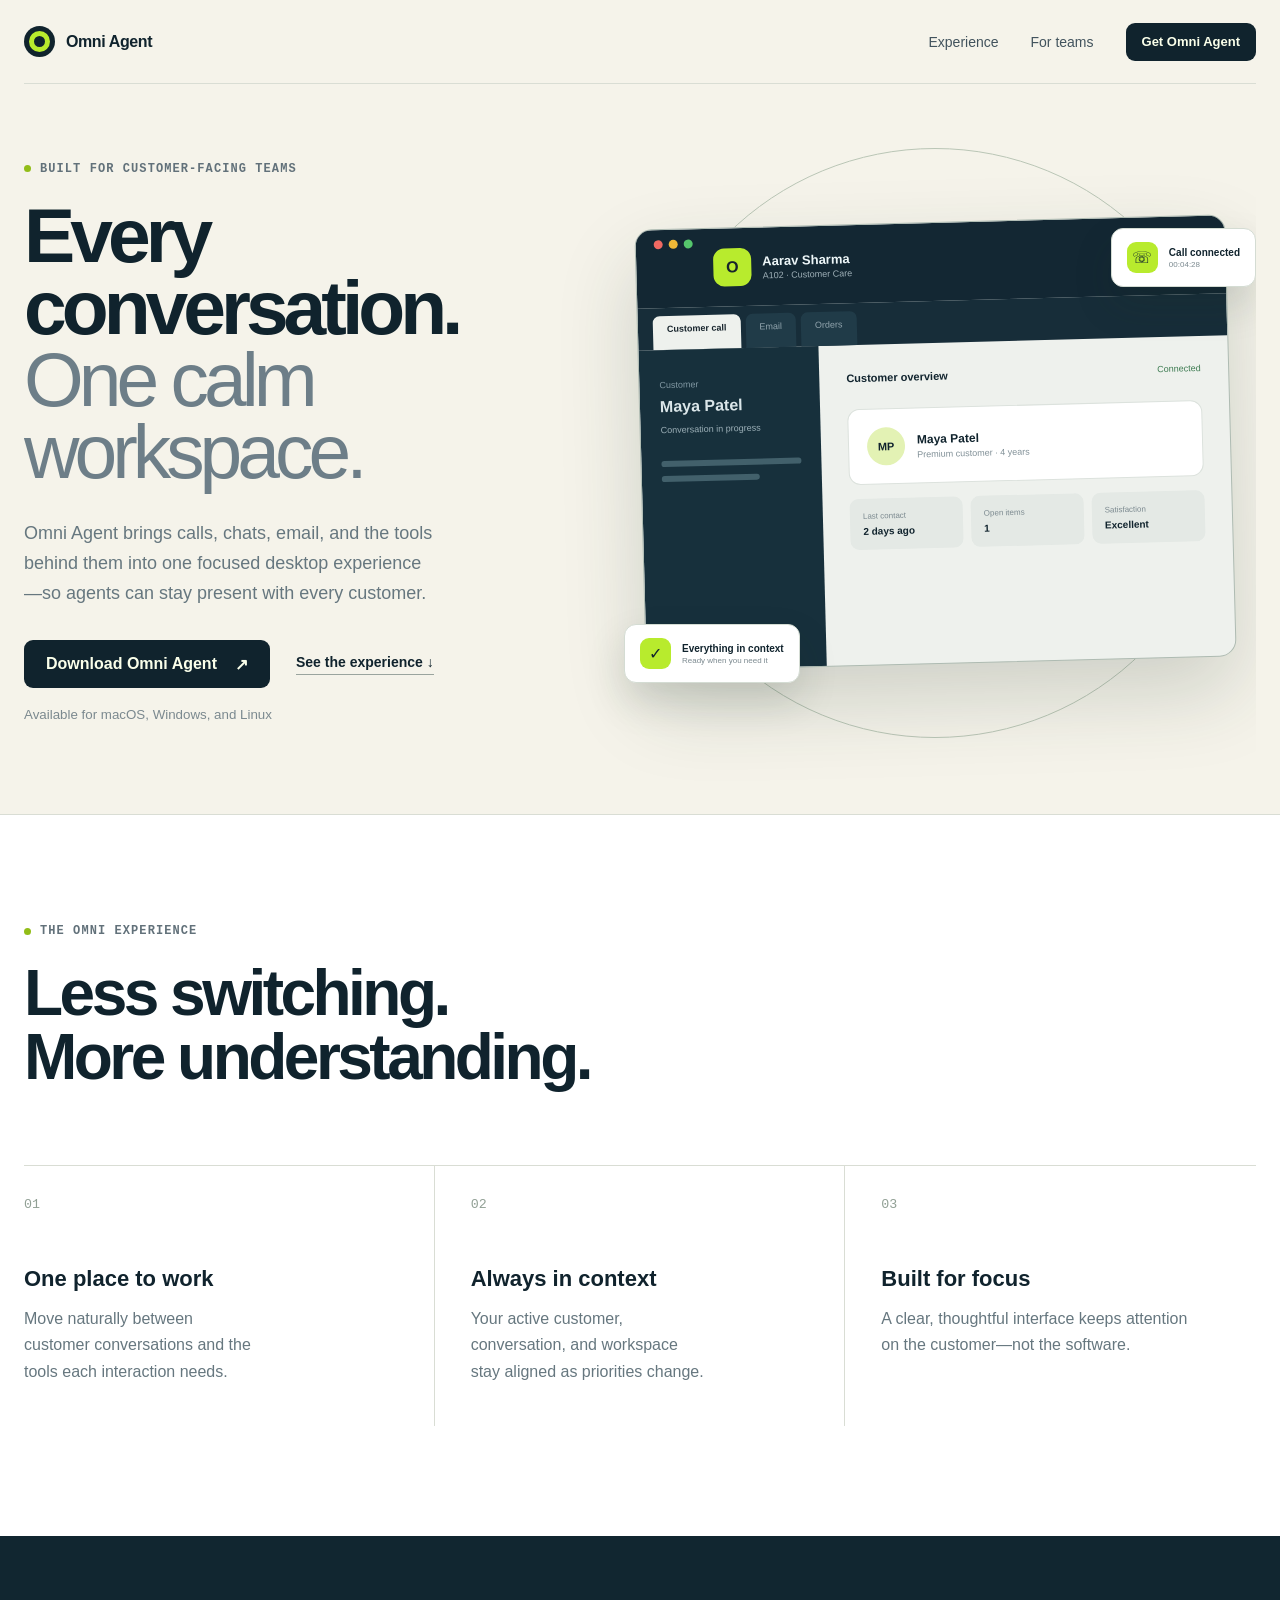
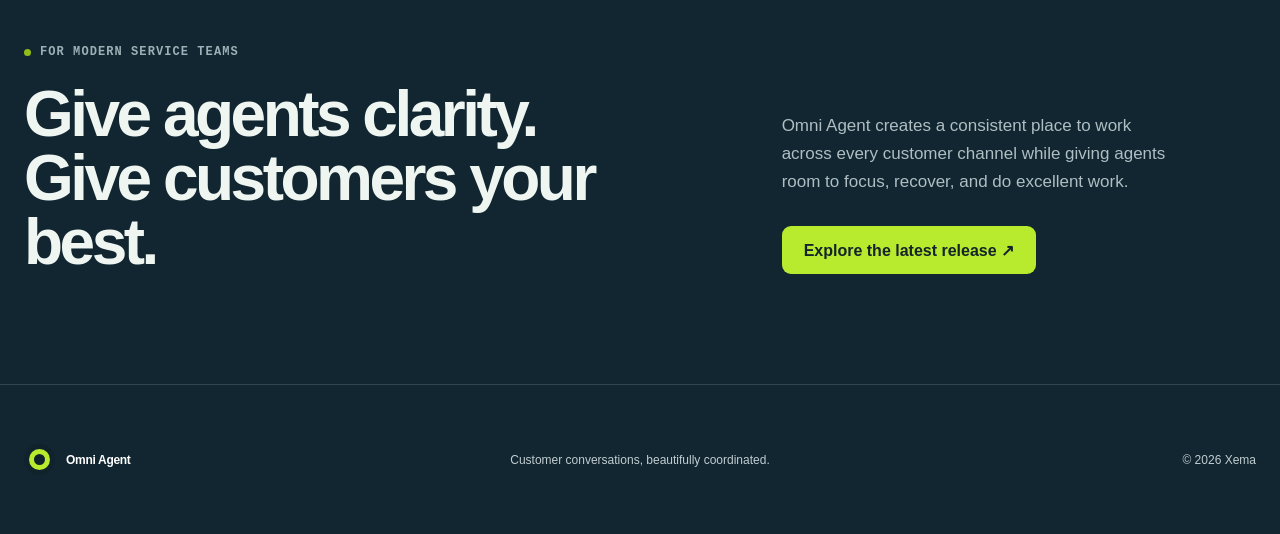
==== index.html @ c49bf443 "Publish Omni Agent website" ====
<!doctype html>
<html lang="en">
<head>
  <meta charset="utf-8">
  <meta name="viewport" content="width=device-width,initial-scale=1">
  <meta name="theme-color" content="#10232d">
  <meta name="description" content="Omni Agent brings every customer conversation into one calm workspace.">
  <link rel="canonical" href="https://agent.xema.in/">
  <link rel="stylesheet" href="styles.css">
  <title>Omni Agent — Every conversation, one calm workspace</title>
</head>
<body>
  <nav class="nav" aria-label="Primary navigation">
    <a class="brand" href="#top" aria-label="Omni Agent home"><span class="mark"><i></i></span><strong>Omni Agent</strong></a>
    <div class="nav-links"><a href="#experience">Experience</a><a href="#teams">For teams</a><a class="button small" href="https://github.com/Inukollu/omni-agent-site/releases/latest">Get Omni Agent</a></div>
  </nav>

  <main>
    <section class="hero" id="top">
      <div class="hero-copy">
        <p class="eyebrow"><i></i> Built for customer-facing teams</p>
        <h1>Every conversation.<br><em>One calm workspace.</em></h1>
        <p class="lead">Omni Agent brings calls, chats, email, and the tools behind them into one focused desktop experience—so agents can stay present with every customer.</p>
        <div class="actions"><a class="button" href="https://github.com/Inukollu/omni-agent-site/releases/latest">Download Omni Agent <span>↗</span></a><a class="text-link" href="#experience">See the experience ↓</a></div>
        <small>Available for macOS, Windows, and Linux</small>
      </div>
      <div class="stage" aria-label="Omni Agent workspace preview">
        <div class="orbit one"></div><div class="orbit two"></div>
        <div class="app-window">
          <header><span class="lights"><i></i><i></i><i></i></span><span class="avatar">O</span><span class="person"><b>Aarav Sharma</b><small>A102 · Customer Care</small></span><span class="ready"><i></i> Ready</span></header>
          <div class="tabs"><b>Customer call</b><span>Email</span><span>Orders</span></div>
          <div class="workspace"><aside><small>Customer</small><h3>Maya Patel</h3><p>Conversation in progress</p><i></i><i></i></aside><article><div class="article-head"><b>Customer overview</b><span>Connected</span></div><div class="customer"><strong>MP</strong><p><b>Maya Patel</b><small>Premium customer · 4 years</small></p></div><div class="metrics"><p><small>Last contact</small><b>2 days ago</b></p><p><small>Open items</small><b>1</b></p><p><small>Satisfaction</small><b>Excellent</b></p></div></article></div>
        </div>
        <div class="float-card call"><span>☏</span><p><b>Call connected</b><small>00:04:28</small></p></div>
        <div class="float-card context"><span>✓</span><p><b>Everything in context</b><small>Ready when you need it</small></p></div>
      </div>
    </section>

    <section class="experience" id="experience">
      <p class="eyebrow"><i></i> The Omni experience</p><h2>Less switching.<br>More understanding.</h2>
      <div class="features"><article><small>01</small><h3>One place to work</h3><p>Move naturally between customer conversations and the tools each interaction needs.</p></article><article><small>02</small><h3>Always in context</h3><p>Your active customer, conversation, and workspace stay aligned as priorities change.</p></article><article><small>03</small><h3>Built for focus</h3><p>A clear, thoughtful interface keeps attention on the customer—not the software.</p></article></div>
    </section>

    <section class="teams" id="teams"><div><p class="eyebrow"><i></i> For modern service teams</p><h2>Give agents clarity.<br>Give customers your best.</h2></div><div><p>Omni Agent creates a consistent place to work across every customer channel while giving agents room to focus, recover, and do excellent work.</p><a class="button lime" href="https://github.com/Inukollu/omni-agent-site/releases/latest">Explore the latest release ↗</a></div></section>
  </main>

  <footer><a class="brand" href="#top"><span class="mark"><i></i></span><strong>Omni Agent</strong></a><p>Customer conversations, beautifully coordinated.</p><span>© 2026 Xema</span></footer>
</body>
</html>
---- styles.css ----
:root{--ink:#10232d;--muted:#66777f;--lime:#b8eb2d;--cream:#f5f3ea;--line:#d9ddd4}*{box-sizing:border-box}html{scroll-behavior:smooth}body{margin:0;color:var(--ink);background:var(--cream);font-family:Inter,ui-sans-serif,-apple-system,BlinkMacSystemFont,"Segoe UI",sans-serif}a{color:inherit;text-decoration:none}.nav{width:min(1240px,calc(100% - 48px));height:84px;margin:auto;display:flex;align-items:center;justify-content:space-between;border-bottom:1px solid var(--line)}.brand{display:flex;align-items:center;gap:11px;letter-spacing:-.025em}.mark{width:31px;height:31px;display:grid;place-items:center;position:relative;border-radius:50%;background:var(--ink)}.mark:before{content:"";width:11px;height:11px;border:5px solid var(--lime);border-radius:50%}.mark i{width:5px;height:5px;position:absolute;border-radius:50%;background:var(--ink)}.nav-links{display:flex;align-items:center;gap:32px;color:#42535d;font-size:14px}.button{min-height:48px;padding:0 22px;display:inline-flex;align-items:center;justify-content:center;gap:18px;color:#faffea;background:var(--ink);border-radius:9px;font-weight:700;transition:.2s}.button:hover{transform:translateY(-2px);box-shadow:0 12px 30px #10202b25}.button.small{min-height:38px;padding:0 16px;font-size:13px}.hero{width:min(1240px,calc(100% - 48px));min-height:730px;margin:auto;padding:74px 0 86px;display:grid;grid-template-columns:.91fr 1.09fr;align-items:center;gap:54px;overflow:hidden}.eyebrow{margin:0 0 24px;display:flex;align-items:center;gap:9px;color:#62717a;font:650 12px/1 ui-monospace,SFMono-Regular,monospace;letter-spacing:.09em;text-transform:uppercase}.eyebrow i{width:7px;height:7px;border-radius:50%;background:#92bd18}h1,h2,h3,p{text-wrap:balance}h1{margin:0;font-size:clamp(54px,6vw,84px);line-height:.94;letter-spacing:-.065em}h1 em{color:#6d7e88;font-style:normal;font-weight:430}.lead{max-width:570px;margin:32px 0 0;color:var(--muted);font-size:18px;line-height:1.65}.actions{margin:32px 0 17px;display:flex;align-items:center;gap:26px}.text-link{padding-bottom:4px;border-bottom:1px solid #9aa49e;font-size:14px;font-weight:650}.hero-copy>small{color:#7b898f}.stage{min-height:560px;position:relative;display:grid;place-items:center}.orbit{position:absolute;border:1px solid #bac6b6;border-radius:50%}.orbit.one{width:590px;height:590px}.orbit.two{width:430px;height:430px;border-style:dashed;animation:spin 40s linear infinite}@keyframes spin{to{transform:rotate(360deg)}}.app-window{width:min(650px,92%);position:relative;z-index:2;overflow:hidden;background:#eef1ed;border:1px solid #aebbb2;border-radius:17px;box-shadow:0 35px 80px #20382c2e;transform:rotate(-1.5deg)}.app-window header{height:78px;padding:10px 18px;display:flex;align-items:center;gap:11px;color:#edf6f8;background:#132733}.lights{display:flex;gap:6px;align-self:flex-start;margin-right:9px}.lights i{width:9px;height:9px;border-radius:50%;background:#f06962}.lights i:nth-child(2){background:#eeb837}.lights i:nth-child(3){background:#55c66c}.avatar{width:38px;height:38px;display:grid;place-items:center;color:#17242c;background:var(--lime);border-radius:11px;font-weight:800}.person{display:grid;gap:2px}.person b{font-size:13px}.person small{color:#9fb0b8;font-size:9px}.ready{margin-left:auto;padding:7px 10px;border:1px solid #38505d;border-radius:7px;font-size:10px}.ready i{width:7px;height:7px;display:inline-block;margin-right:5px;border-radius:50%;background:#77da89}.tabs{height:42px;padding:8px 15px 0;display:flex;gap:5px;background:#172d39}.tabs>*{padding:8px 14px;color:#93a6af;background:#203b48;border-radius:7px 7px 0 0;font-size:9px}.tabs b{color:#17242c;background:#eef1ed}.workspace{min-height:320px;display:grid;grid-template-columns:180px 1fr}.workspace aside{padding:24px 20px;color:#dbe6e9;background:#17303c}.workspace aside small{color:#8198a3;font-size:9px}.workspace aside h3{margin:6px 0;font-size:16px}.workspace aside p{color:#9db0b8;font-size:9px}.workspace aside i{height:6px;margin-top:26px;display:block;background:#42606b;border-radius:3px}.workspace aside i+i{width:70%;margin-top:9px}.workspace article{padding:27px}.article-head{display:flex;justify-content:space-between;font-size:11px}.article-head span{color:#3e7c52;font-size:9px}.customer{margin-top:25px;padding:18px;display:flex;align-items:center;gap:12px;background:white;border:1px solid #dce2dd;border-radius:12px}.customer>strong{width:38px;height:38px;display:grid;place-items:center;background:#e3f2b4;border-radius:50%;font-size:11px}.customer p{margin:0;display:grid;gap:3px;font-size:12px}.customer small{color:#819097;font-size:9px}.metrics{margin-top:14px;display:grid;grid-template-columns:repeat(3,1fr);gap:8px}.metrics p{margin:0;padding:13px;display:grid;gap:5px;background:#e4e9e5;border-radius:9px}.metrics small{color:#7c8a90;font-size:8px}.metrics b{font-size:10px}.float-card{position:absolute;z-index:4;padding:13px 15px;display:flex;align-items:center;gap:11px;background:white;border:1px solid #d4dcd3;border-radius:12px;box-shadow:0 18px 38px #19302425}.float-card>span{width:31px;height:31px;display:grid;place-items:center;background:var(--lime);border-radius:9px}.float-card p{margin:0;display:grid;gap:2px;font-size:10px}.float-card small{color:#7b898f;font-size:8px}.float-card.call{top:65px;right:0}.float-card.context{bottom:40px;left:10px}.experience{padding:110px max(24px,calc((100vw - 1240px)/2));background:white;border-top:1px solid var(--line)}h2{margin:0;font-size:clamp(44px,5vw,70px);line-height:1;letter-spacing:-.055em}.features{margin-top:76px;display:grid;grid-template-columns:repeat(3,1fr);border-top:1px solid var(--line)}.features article{min-height:260px;padding:28px 36px 20px 0;border-right:1px solid var(--line)}.features article+article{padding-left:36px}.features article:last-child{border:0}.features small{color:#91a095;font-family:ui-monospace,monospace}.features h3{margin:54px 0 14px;font-size:22px}.features p{max-width:310px;margin:0;color:var(--muted);line-height:1.65}.teams{padding:110px max(24px,calc((100vw - 1240px)/2));display:grid;grid-template-columns:1fr .7fr;align-items:end;gap:80px;color:#eff6f1;background:#112630}.teams .eyebrow{color:#9eb0b7}.teams>div>p:not(.eyebrow){margin:0 0 30px;color:#afbec3;font-size:17px;line-height:1.65}.button.lime{color:#16242a;background:var(--lime)}footer{min-height:150px;padding:0 max(24px,calc((100vw - 1240px)/2));display:grid;grid-template-columns:1fr auto 1fr;align-items:center;gap:30px;color:#c2cdd1;background:#112630;border-top:1px solid #314750;font-size:12px}footer .brand{color:white}footer p{text-align:center}footer>span{text-align:right}@media(max-width:900px){.nav-links>a:not(.button){display:none}.hero{grid-template-columns:1fr}.stage{min-height:520px}.teams{grid-template-columns:1fr}.features{grid-template-columns:1fr}.features article,.features article+article{min-height:auto;padding:30px 0;border-right:0;border-bottom:1px solid var(--line)}.features h3{margin-top:20px}}@media(max-width:600px){.nav,.hero{width:calc(100% - 28px)}.hero{padding-top:44px}.actions{align-items:flex-start;flex-direction:column}.stage{min-height:410px}.app-window{width:120%;transform:scale(.78) rotate(-1.5deg)}.orbit.one{width:430px;height:430px}.orbit.two{width:320px;height:320px}.float-card{display:none}.workspace{grid-template-columns:130px 1fr}.metrics{grid-template-columns:1fr}.metrics p:nth-child(n+2){display:none}.teams{gap:36px}footer{padding:40px 24px;grid-template-columns:1fr}footer p,footer>span{text-align:left}}@media(prefers-reduced-motion:reduce){html{scroll-behavior:auto}.orbit.two{animation:none}.button{transition:none}}
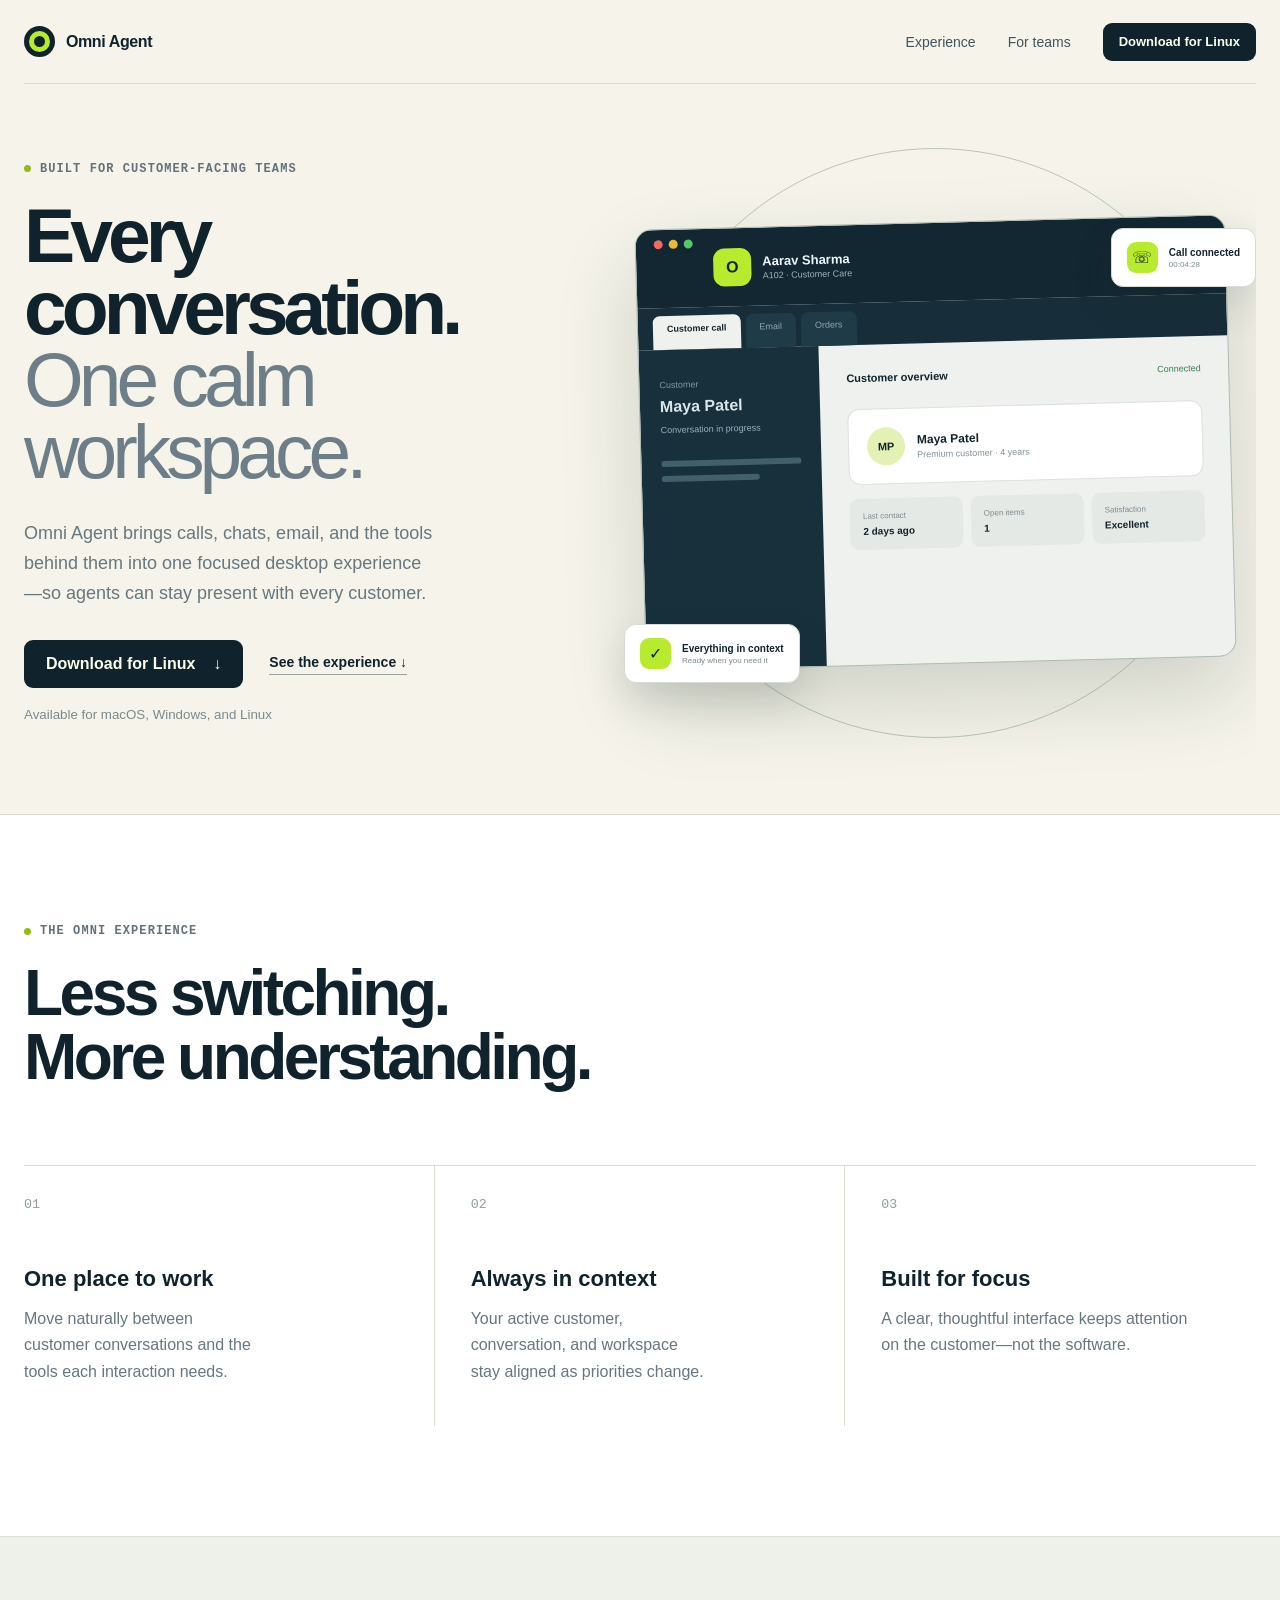
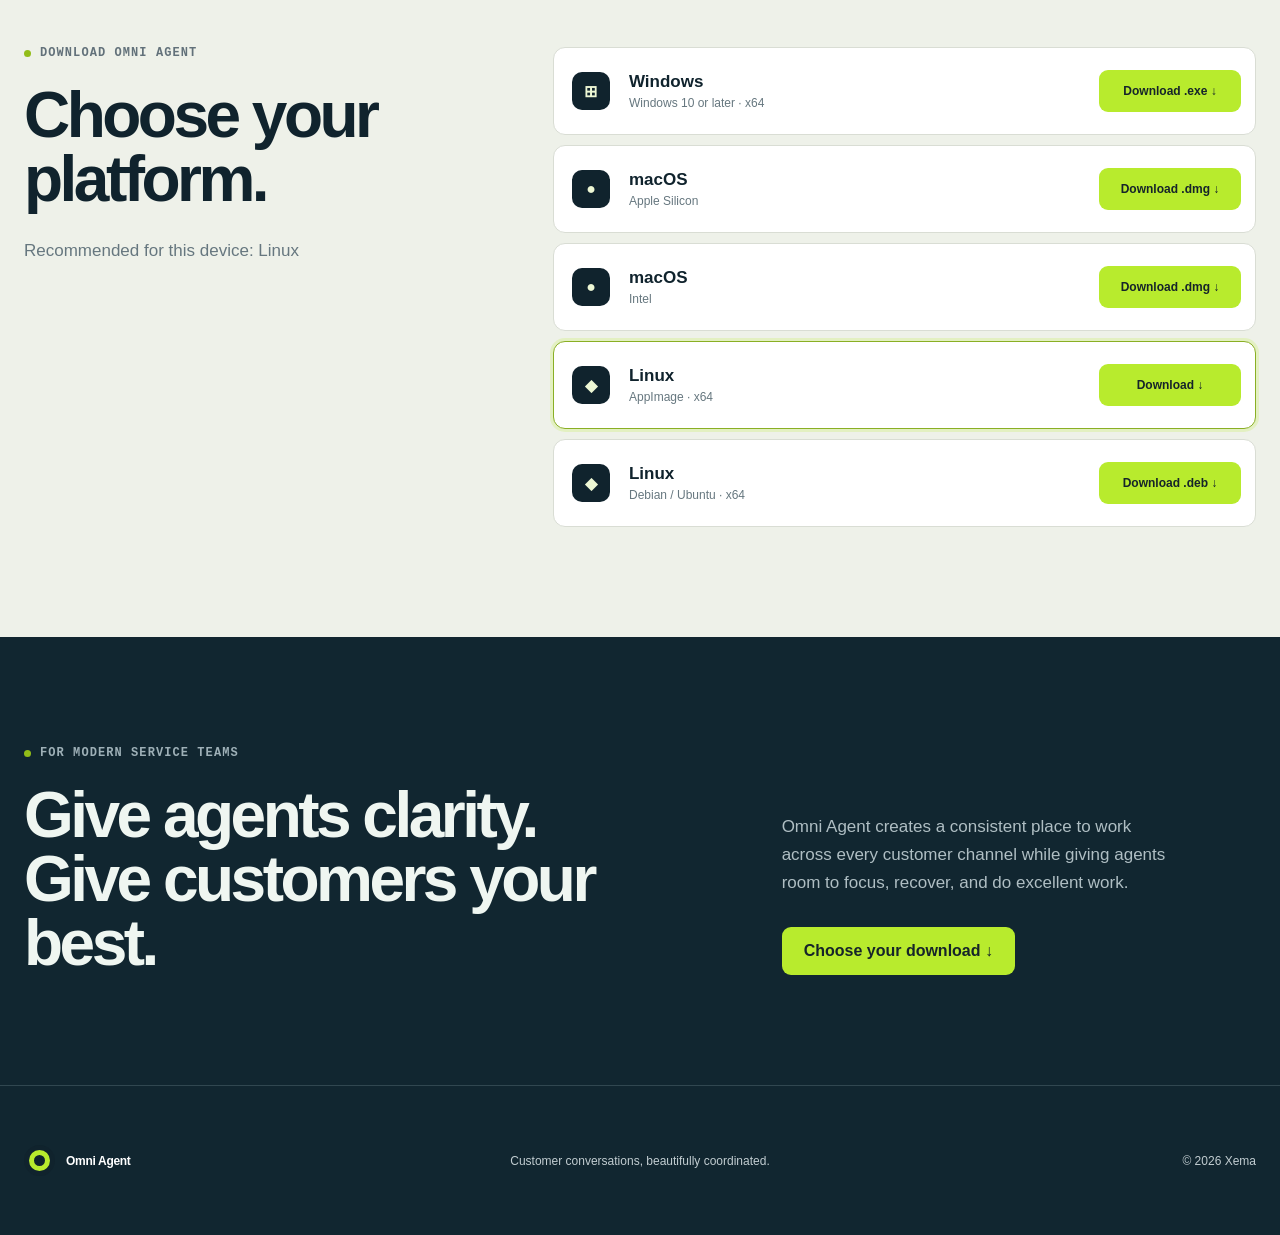
==== commit 62d1a8af: "Publish Omni Agent website" ====
--- a/index.html
+++ b/index.html
@@ -7,12 +7,13 @@
   <meta name="description" content="Omni Agent brings every customer conversation into one calm workspace.">
   <link rel="canonical" href="https://agent.xema.in/">
   <link rel="stylesheet" href="styles.css">
+  <link rel="stylesheet" href="downloads.css">
   <title>Omni Agent — Every conversation, one calm workspace</title>
 </head>
 <body>
   <nav class="nav" aria-label="Primary navigation">
     <a class="brand" href="#top" aria-label="Omni Agent home"><span class="mark"><i></i></span><strong>Omni Agent</strong></a>
-    <div class="nav-links"><a href="#experience">Experience</a><a href="#teams">For teams</a><a class="button small" href="https://github.com/Inukollu/omni-agent-site/releases/latest">Get Omni Agent</a></div>
+    <div class="nav-links"><a href="#experience">Experience</a><a href="#teams">For teams</a><a class="button small platform-download" href="#downloads">Get Omni Agent</a></div>
   </nav>
 
   <main>
@@ -21,7 +22,7 @@
         <p class="eyebrow"><i></i> Built for customer-facing teams</p>
         <h1>Every conversation.<br><em>One calm workspace.</em></h1>
         <p class="lead">Omni Agent brings calls, chats, email, and the tools behind them into one focused desktop experience—so agents can stay present with every customer.</p>
-        <div class="actions"><a class="button" href="https://github.com/Inukollu/omni-agent-site/releases/latest">Download Omni Agent <span>↗</span></a><a class="text-link" href="#experience">See the experience ↓</a></div>
+        <div class="actions"><a class="button platform-download" href="#downloads">Download Omni Agent <span>↓</span></a><a class="text-link" href="#experience">See the experience ↓</a></div>
         <small>Available for macOS, Windows, and Linux</small>
       </div>
       <div class="stage" aria-label="Omni Agent workspace preview">
@@ -41,9 +42,45 @@
       <div class="features"><article><small>01</small><h3>One place to work</h3><p>Move naturally between customer conversations and the tools each interaction needs.</p></article><article><small>02</small><h3>Always in context</h3><p>Your active customer, conversation, and workspace stay aligned as priorities change.</p></article><article><small>03</small><h3>Built for focus</h3><p>A clear, thoughtful interface keeps attention on the customer—not the software.</p></article></div>
     </section>
 
-    <section class="teams" id="teams"><div><p class="eyebrow"><i></i> For modern service teams</p><h2>Give agents clarity.<br>Give customers your best.</h2></div><div><p>Omni Agent creates a consistent place to work across every customer channel while giving agents room to focus, recover, and do excellent work.</p><a class="button lime" href="https://github.com/Inukollu/omni-agent-site/releases/latest">Explore the latest release ↗</a></div></section>
+    <section class="downloads" id="downloads">
+      <div><p class="eyebrow"><i></i> Download Omni Agent</p><h2>Choose your platform.</h2><p class="download-lead" id="detected-platform">Select the installer for your desktop.</p></div>
+      <div class="download-grid">
+        <article data-platform="windows"><span class="platform">⊞</span><div><h3>Windows</h3><p>Windows 10 or later · x64</p></div><a class="button lime" href="https://github.com/Inukollu/omni-agent-site/releases/latest/download/Omni-Agent-windows-x64-setup.exe">Download .exe ↓</a></article>
+        <article data-platform="mac-arm"><span class="platform">●</span><div><h3>macOS</h3><p>Apple Silicon</p></div><a class="button lime" href="https://github.com/Inukollu/omni-agent-site/releases/latest/download/Omni-Agent-macos-arm64.dmg">Download .dmg ↓</a></article>
+        <article data-platform="mac-intel"><span class="platform">●</span><div><h3>macOS</h3><p>Intel</p></div><a class="button lime" href="https://github.com/Inukollu/omni-agent-site/releases/latest/download/Omni-Agent-macos-x64.dmg">Download .dmg ↓</a></article>
+        <article data-platform="linux"><span class="platform">◆</span><div><h3>Linux</h3><p>AppImage · x64</p></div><a class="button lime" href="https://github.com/Inukollu/omni-agent-site/releases/latest/download/Omni-Agent-linux-x64.AppImage">Download ↓</a></article>
+        <article data-platform="linux"><span class="platform">◆</span><div><h3>Linux</h3><p>Debian / Ubuntu · x64</p></div><a class="button lime" href="https://github.com/Inukollu/omni-agent-site/releases/latest/download/Omni-Agent-linux-x64.deb">Download .deb ↓</a></article>
+      </div>
+    </section>
+
+    <section class="teams" id="teams"><div><p class="eyebrow"><i></i> For modern service teams</p><h2>Give agents clarity.<br>Give customers your best.</h2></div><div><p>Omni Agent creates a consistent place to work across every customer channel while giving agents room to focus, recover, and do excellent work.</p><a class="button lime" href="#downloads">Choose your download ↓</a></div></section>
   </main>
 
   <footer><a class="brand" href="#top"><span class="mark"><i></i></span><strong>Omni Agent</strong></a><p>Customer conversations, beautifully coordinated.</p><span>© 2026 Xema</span></footer>
+  <script>
+    (() => {
+      const ua = navigator.userAgent.toLowerCase();
+      const platform = (navigator.userAgentData?.platform || navigator.platform || "").toLowerCase();
+      let key = "windows";
+      let label = "Windows";
+      if (platform.includes("mac") || ua.includes("macintosh")) {
+        const arm = ua.includes("arm64") || ua.includes("aarch64");
+        key = arm ? "mac-arm" : "mac-intel";
+        label = arm ? "macOS — Apple Silicon" : "macOS — Intel";
+      } else if (platform.includes("linux") || ua.includes("linux")) {
+        key = "linux";
+        label = "Linux";
+      }
+      const preferred = document.querySelector(`[data-platform="${key}"]`);
+      const target = preferred?.querySelector("a");
+      if (!target) return;
+      preferred.classList.add("recommended");
+      document.querySelector("#detected-platform").textContent = `Recommended for this device: ${label}`;
+      document.querySelectorAll(".platform-download").forEach((link) => {
+        link.href = target.href;
+        link.firstChild.textContent = `Download for ${label} `;
+      });
+    })();
+  </script>
 </body>
 </html>
--- a/downloads.css
+++ b/downloads.css
@@ -0,0 +1,65 @@
+.downloads {
+  padding: 110px max(24px, calc((100vw - 1240px) / 2));
+  display: grid;
+  grid-template-columns: 0.65fr 1fr;
+  gap: 72px;
+  background: #eef1e9;
+  border-top: 1px solid var(--line);
+}
+
+.download-lead {
+  max-width: 440px;
+  margin: 26px 0 0;
+  color: var(--muted);
+  font-size: 17px;
+  line-height: 1.65;
+}
+
+.download-grid { display: grid; gap: 10px; }
+
+.download-grid article {
+  min-height: 88px;
+  padding: 14px 14px 14px 18px;
+  display: grid;
+  grid-template-columns: 42px 1fr auto;
+  align-items: center;
+  gap: 15px;
+  background: #fff;
+  border: 1px solid var(--line);
+  border-radius: 12px;
+  transition: 0.2s;
+}
+
+.download-grid article.recommended {
+  border-color: #8aaf24;
+  box-shadow: 0 0 0 3px #b8eb2d35;
+}
+
+.download-grid article:hover {
+  transform: translateY(-2px);
+  box-shadow: 0 12px 28px #10202b12;
+}
+
+.platform {
+  width: 38px;
+  height: 38px;
+  display: grid;
+  place-items: center;
+  color: #edf7d4;
+  background: var(--ink);
+  border-radius: 10px;
+  font-weight: 800;
+}
+
+.download-grid h3 { margin: 0 0 4px; font-size: 17px; }
+.download-grid p { margin: 0; color: var(--muted); font-size: 12px; }
+.download-grid .button { min-height: 42px; min-width: 142px; padding: 0 15px; font-size: 12px; }
+
+@media (max-width: 900px) {
+  .downloads { grid-template-columns: 1fr; }
+}
+
+@media (max-width: 600px) {
+  .download-grid article { grid-template-columns: 42px 1fr; }
+  .download-grid .button { grid-column: 1 / -1; }
+}
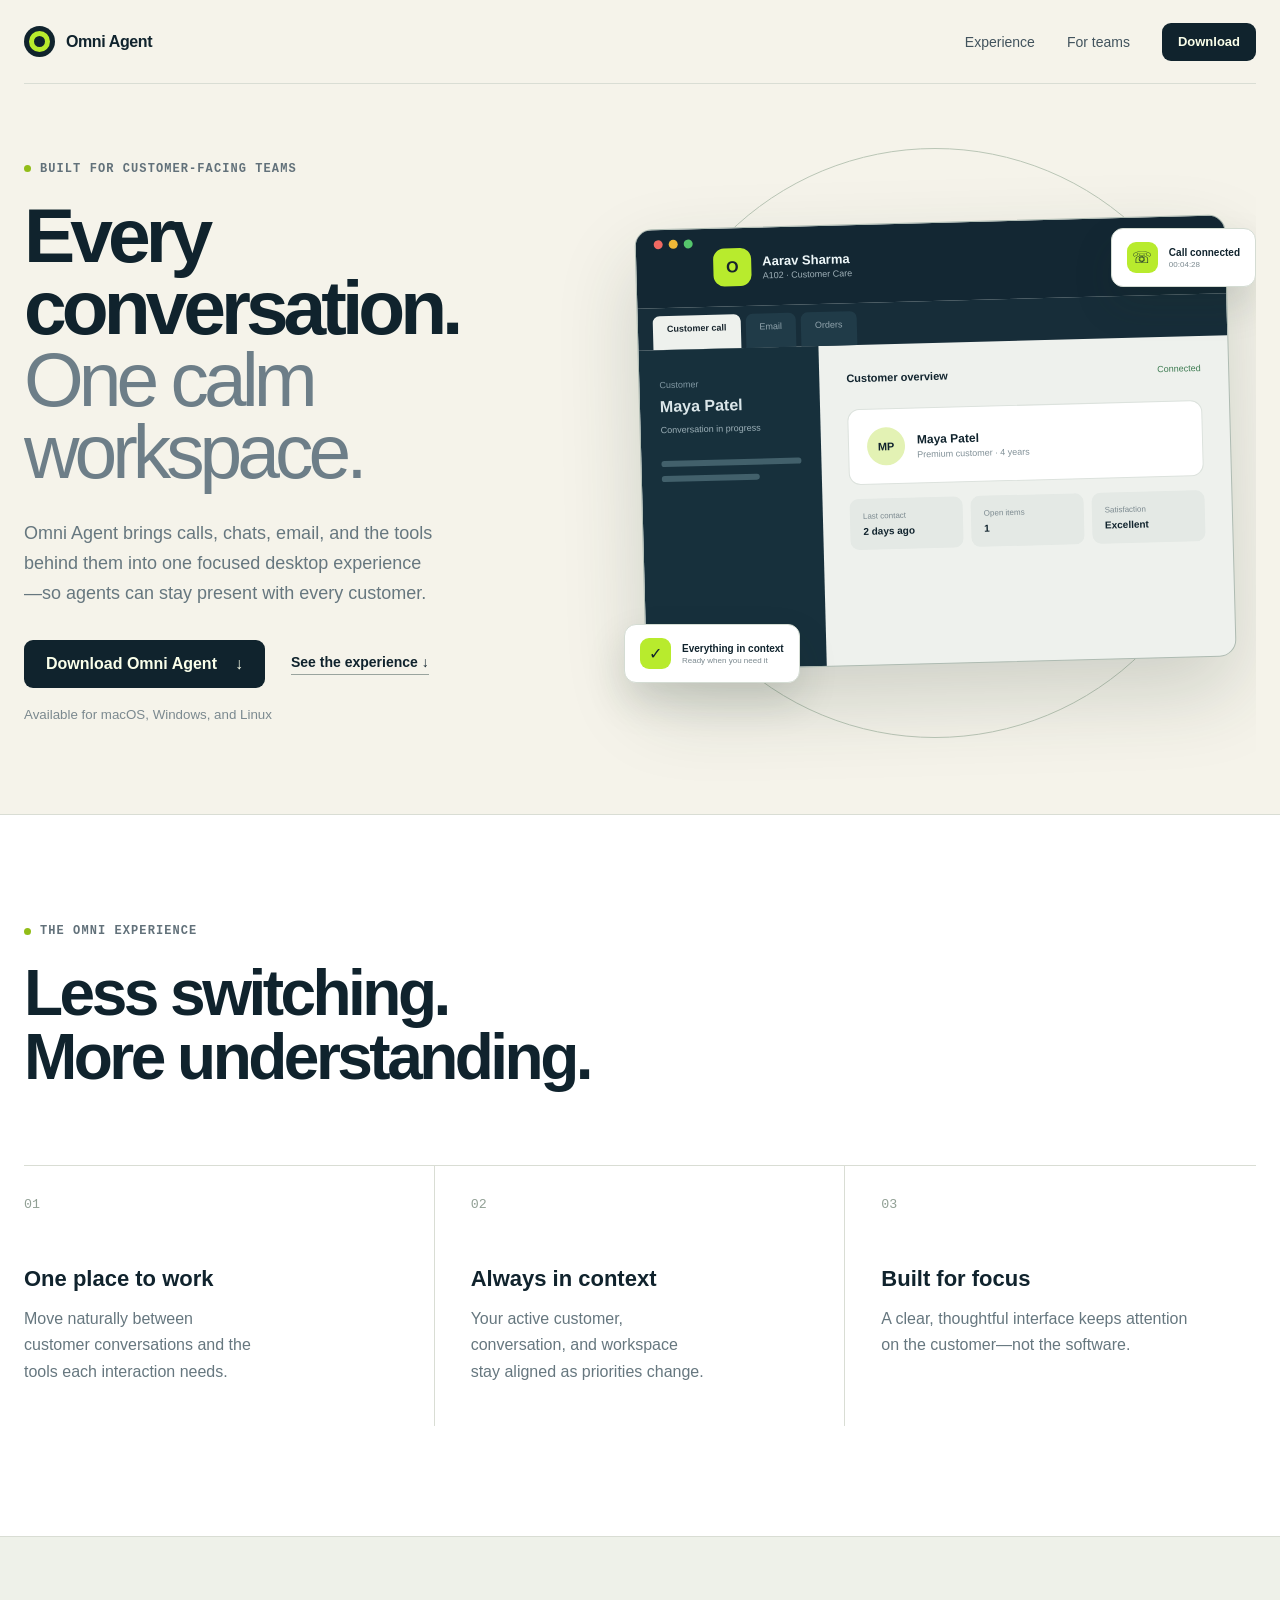
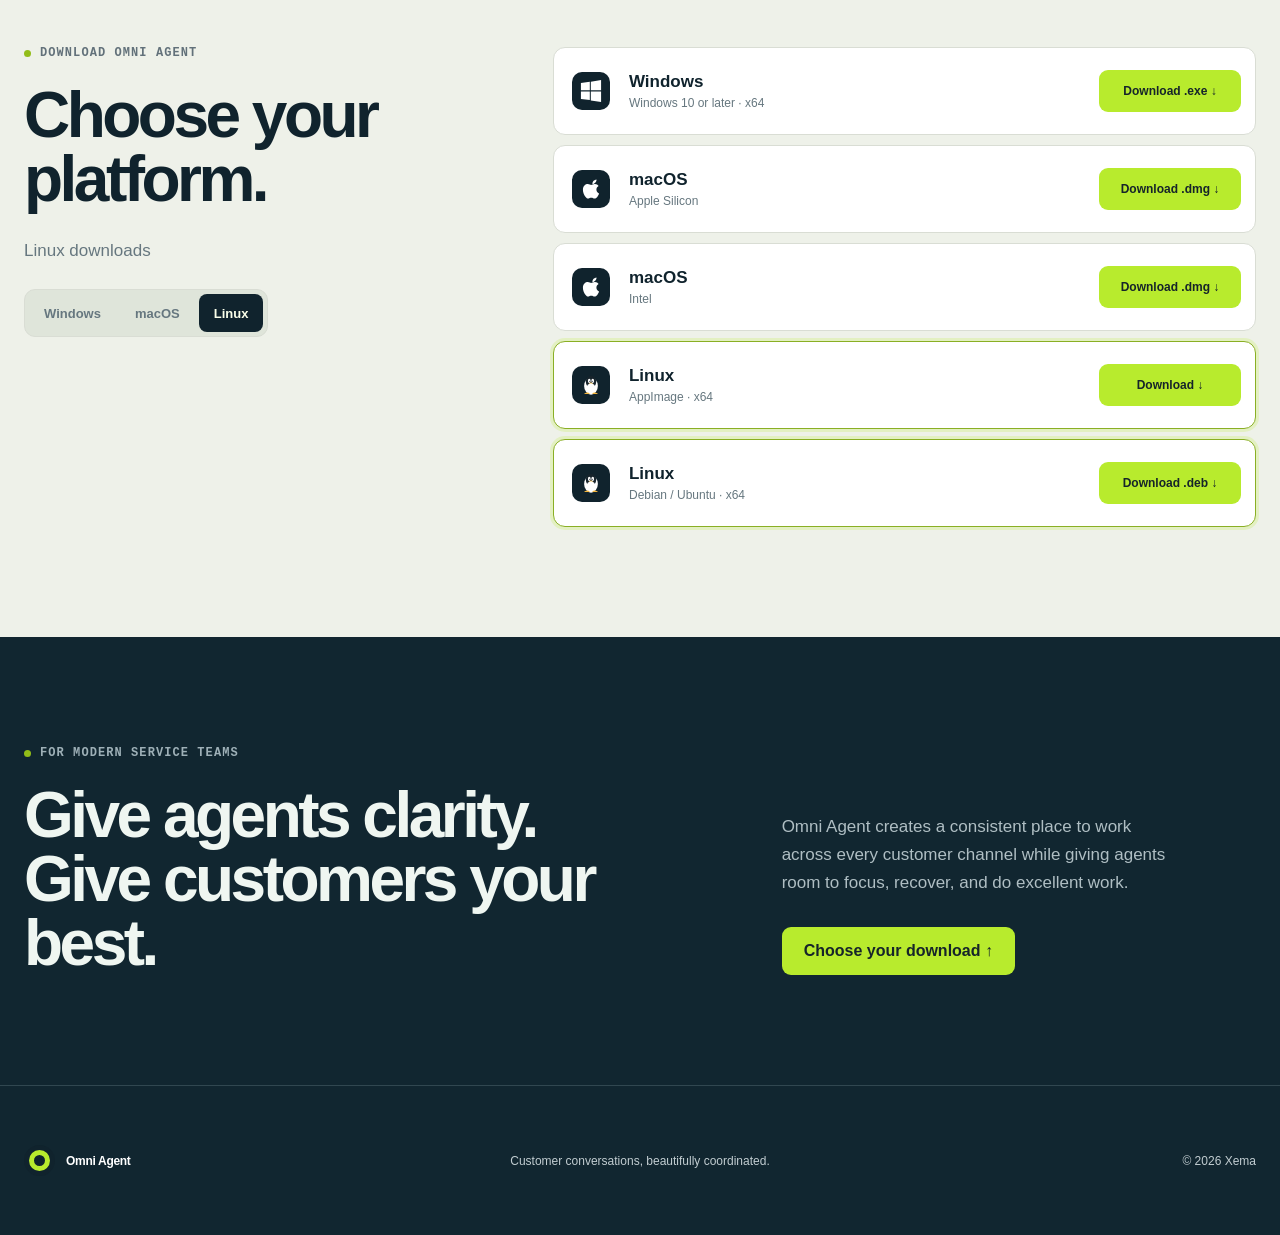
==== commit c222555c: "Publish Omni Agent website" ====
--- a/index.html
+++ b/index.html
@@ -13,7 +13,7 @@
 <body>
   <nav class="nav" aria-label="Primary navigation">
     <a class="brand" href="#top" aria-label="Omni Agent home"><span class="mark"><i></i></span><strong>Omni Agent</strong></a>
-    <div class="nav-links"><a href="#experience">Experience</a><a href="#teams">For teams</a><a class="button small platform-download" href="#downloads">Get Omni Agent</a></div>
+    <div class="nav-links"><a href="#experience">Experience</a><a href="#teams">For teams</a><a class="button small" href="#downloads">Download</a></div>
   </nav>
 
   <main>
@@ -22,7 +22,7 @@
         <p class="eyebrow"><i></i> Built for customer-facing teams</p>
         <h1>Every conversation.<br><em>One calm workspace.</em></h1>
         <p class="lead">Omni Agent brings calls, chats, email, and the tools behind them into one focused desktop experience—so agents can stay present with every customer.</p>
-        <div class="actions"><a class="button platform-download" href="#downloads">Download Omni Agent <span>↓</span></a><a class="text-link" href="#experience">See the experience ↓</a></div>
+        <div class="actions"><a class="button" href="#downloads">Download Omni Agent <span>↓</span></a><a class="text-link" href="#experience">See the experience ↓</a></div>
         <small>Available for macOS, Windows, and Linux</small>
       </div>
       <div class="stage" aria-label="Omni Agent workspace preview">
@@ -43,44 +43,20 @@
     </section>
 
     <section class="downloads" id="downloads">
-      <div><p class="eyebrow"><i></i> Download Omni Agent</p><h2>Choose your platform.</h2><p class="download-lead" id="detected-platform">Select the installer for your desktop.</p></div>
+      <div><p class="eyebrow"><i></i> Download Omni Agent</p><h2>Choose your platform.</h2><p class="download-lead" id="detected-platform">Select the installer for your desktop.</p><div class="os-switcher" aria-label="Choose operating system"><button type="button" data-os="windows">Windows</button><button type="button" data-os="mac">macOS</button><button type="button" data-os="linux">Linux</button></div></div>
       <div class="download-grid">
-        <article data-platform="windows"><span class="platform">⊞</span><div><h3>Windows</h3><p>Windows 10 or later · x64</p></div><a class="button lime" href="https://github.com/Inukollu/omni-agent-site/releases/latest/download/Omni-Agent-windows-x64-setup.exe">Download .exe ↓</a></article>
-        <article data-platform="mac-arm"><span class="platform">●</span><div><h3>macOS</h3><p>Apple Silicon</p></div><a class="button lime" href="https://github.com/Inukollu/omni-agent-site/releases/latest/download/Omni-Agent-macos-arm64.dmg">Download .dmg ↓</a></article>
-        <article data-platform="mac-intel"><span class="platform">●</span><div><h3>macOS</h3><p>Intel</p></div><a class="button lime" href="https://github.com/Inukollu/omni-agent-site/releases/latest/download/Omni-Agent-macos-x64.dmg">Download .dmg ↓</a></article>
-        <article data-platform="linux"><span class="platform">◆</span><div><h3>Linux</h3><p>AppImage · x64</p></div><a class="button lime" href="https://github.com/Inukollu/omni-agent-site/releases/latest/download/Omni-Agent-linux-x64.AppImage">Download ↓</a></article>
-        <article data-platform="linux"><span class="platform">◆</span><div><h3>Linux</h3><p>Debian / Ubuntu · x64</p></div><a class="button lime" href="https://github.com/Inukollu/omni-agent-site/releases/latest/download/Omni-Agent-linux-x64.deb">Download .deb ↓</a></article>
+        <article data-platform="windows"><span class="platform"><img src="platform-windows.svg" alt=""></span><div><h3>Windows</h3><p>Windows 10 or later · x64</p></div><a class="button lime" href="https://github.com/Inukollu/omni-agent-site/releases/latest/download/Omni-Agent-windows-x64-setup.exe">Download .exe ↓</a></article>
+        <article data-platform="mac"><span class="platform"><img src="platform-apple.svg" alt=""></span><div><h3>macOS</h3><p>Apple Silicon</p></div><a class="button lime" href="https://github.com/Inukollu/omni-agent-site/releases/latest/download/Omni-Agent-macos-arm64.dmg">Download .dmg ↓</a></article>
+        <article data-platform="mac"><span class="platform"><img src="platform-apple.svg" alt=""></span><div><h3>macOS</h3><p>Intel</p></div><a class="button lime" href="https://github.com/Inukollu/omni-agent-site/releases/latest/download/Omni-Agent-macos-x64.dmg">Download .dmg ↓</a></article>
+        <article data-platform="linux"><span class="platform"><img src="platform-linux.svg" alt=""></span><div><h3>Linux</h3><p>AppImage · x64</p></div><a class="button lime" href="https://github.com/Inukollu/omni-agent-site/releases/latest/download/Omni-Agent-linux-x86_64.AppImage">Download ↓</a></article>
+        <article data-platform="linux"><span class="platform"><img src="platform-linux.svg" alt=""></span><div><h3>Linux</h3><p>Debian / Ubuntu · x64</p></div><a class="button lime" href="https://github.com/Inukollu/omni-agent-site/releases/latest/download/Omni-Agent-linux-amd64.deb">Download .deb ↓</a></article>
       </div>
     </section>
 
-    <section class="teams" id="teams"><div><p class="eyebrow"><i></i> For modern service teams</p><h2>Give agents clarity.<br>Give customers your best.</h2></div><div><p>Omni Agent creates a consistent place to work across every customer channel while giving agents room to focus, recover, and do excellent work.</p><a class="button lime" href="#downloads">Choose your download ↓</a></div></section>
+    <section class="teams" id="teams"><div><p class="eyebrow"><i></i> For modern service teams</p><h2>Give agents clarity.<br>Give customers your best.</h2></div><div><p>Omni Agent creates a consistent place to work across every customer channel while giving agents room to focus, recover, and do excellent work.</p><a class="button lime" href="#downloads">Choose your download ↑</a></div></section>
   </main>
 
   <footer><a class="brand" href="#top"><span class="mark"><i></i></span><strong>Omni Agent</strong></a><p>Customer conversations, beautifully coordinated.</p><span>© 2026 Xema</span></footer>
-  <script>
-    (() => {
-      const ua = navigator.userAgent.toLowerCase();
-      const platform = (navigator.userAgentData?.platform || navigator.platform || "").toLowerCase();
-      let key = "windows";
-      let label = "Windows";
-      if (platform.includes("mac") || ua.includes("macintosh")) {
-        const arm = ua.includes("arm64") || ua.includes("aarch64");
-        key = arm ? "mac-arm" : "mac-intel";
-        label = arm ? "macOS — Apple Silicon" : "macOS — Intel";
-      } else if (platform.includes("linux") || ua.includes("linux")) {
-        key = "linux";
-        label = "Linux";
-      }
-      const preferred = document.querySelector(`[data-platform="${key}"]`);
-      const target = preferred?.querySelector("a");
-      if (!target) return;
-      preferred.classList.add("recommended");
-      document.querySelector("#detected-platform").textContent = `Recommended for this device: ${label}`;
-      document.querySelectorAll(".platform-download").forEach((link) => {
-        link.href = target.href;
-        link.firstChild.textContent = `Download for ${label} `;
-      });
-    })();
-  </script>
+  <script src="downloads.js"></script>
 </body>
 </html>
--- a/downloads.css
+++ b/downloads.css
@@ -7,6 +7,8 @@
   border-top: 1px solid var(--line);
 }
 
+.download-page { min-height: calc(100vh - 234px); align-items: start; }
+
 .download-lead {
   max-width: 440px;
   margin: 26px 0 0;
@@ -14,6 +16,32 @@
   font-size: 17px;
   line-height: 1.65;
 }
+
+.os-switcher {
+  margin-top: 24px;
+  padding: 4px;
+  display: inline-flex;
+  gap: 4px;
+  background: #dfe5da;
+  border: 1px solid var(--line);
+  border-radius: 11px;
+}
+
+.os-switcher button {
+  min-height: 38px;
+  padding: 0 15px;
+  color: var(--muted);
+  background: transparent;
+  border: 0;
+  border-radius: 8px;
+  font: inherit;
+  font-size: 13px;
+  font-weight: 700;
+  cursor: pointer;
+}
+
+.os-switcher button:hover { color: var(--ink); }
+.os-switcher button.active { color: #faffea; background: var(--ink); }
 
 .download-grid { display: grid; gap: 10px; }
 
@@ -51,7 +79,9 @@
   font-weight: 800;
 }
 
-.download-grid h3 { margin: 0 0 4px; font-size: 17px; }
+.platform img { width: 22px; height: 22px; display: block; }
+
+.download-grid h2, .download-grid h3 { margin: 0 0 4px; font-size: 17px; letter-spacing: normal; }
 .download-grid p { margin: 0; color: var(--muted); font-size: 12px; }
 .download-grid .button { min-height: 42px; min-width: 142px; padding: 0 15px; font-size: 12px; }
 
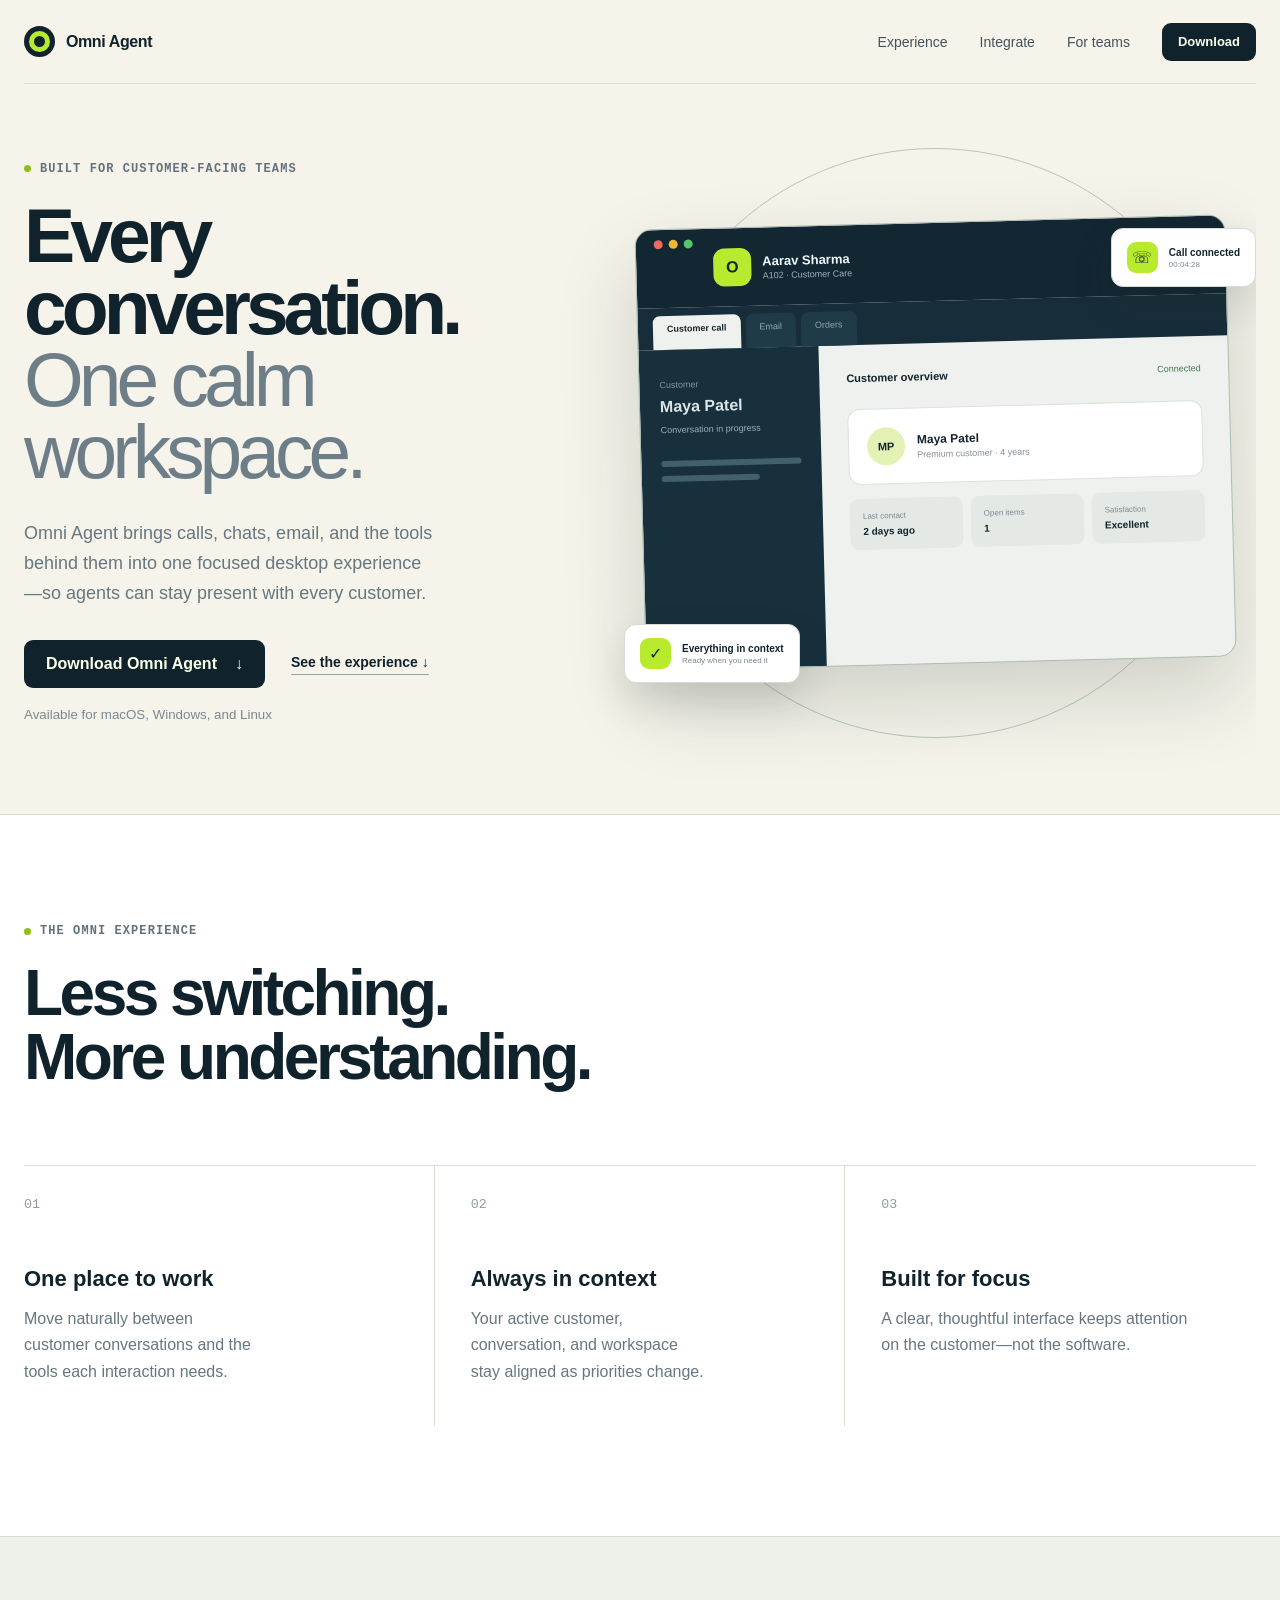
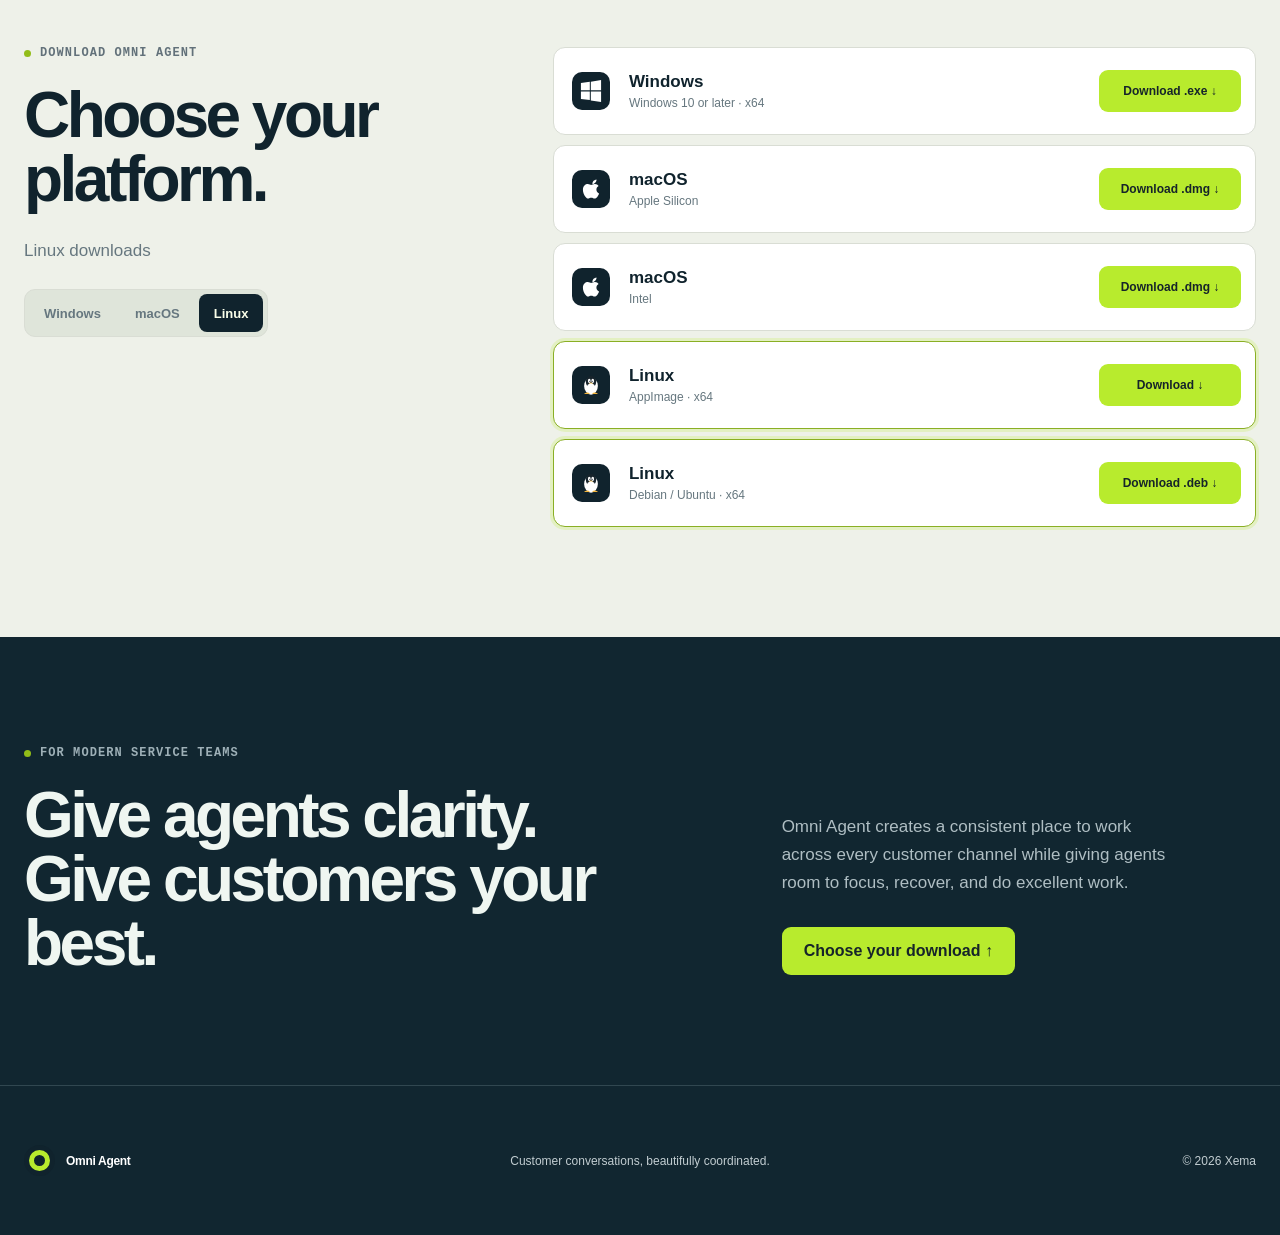
==== commit d1704e0f: "Publish Omni Agent website" ====
--- a/index.html
+++ b/index.html
@@ -13,7 +13,7 @@
 <body>
   <nav class="nav" aria-label="Primary navigation">
     <a class="brand" href="#top" aria-label="Omni Agent home"><span class="mark"><i></i></span><strong>Omni Agent</strong></a>
-    <div class="nav-links"><a href="#experience">Experience</a><a href="#teams">For teams</a><a class="button small" href="#downloads">Download</a></div>
+    <div class="nav-links"><a href="#experience">Experience</a><a href="integrations.html">Integrate</a><a href="#teams">For teams</a><a class="button small" href="#downloads">Download</a></div>
   </nav>
 
   <main>
